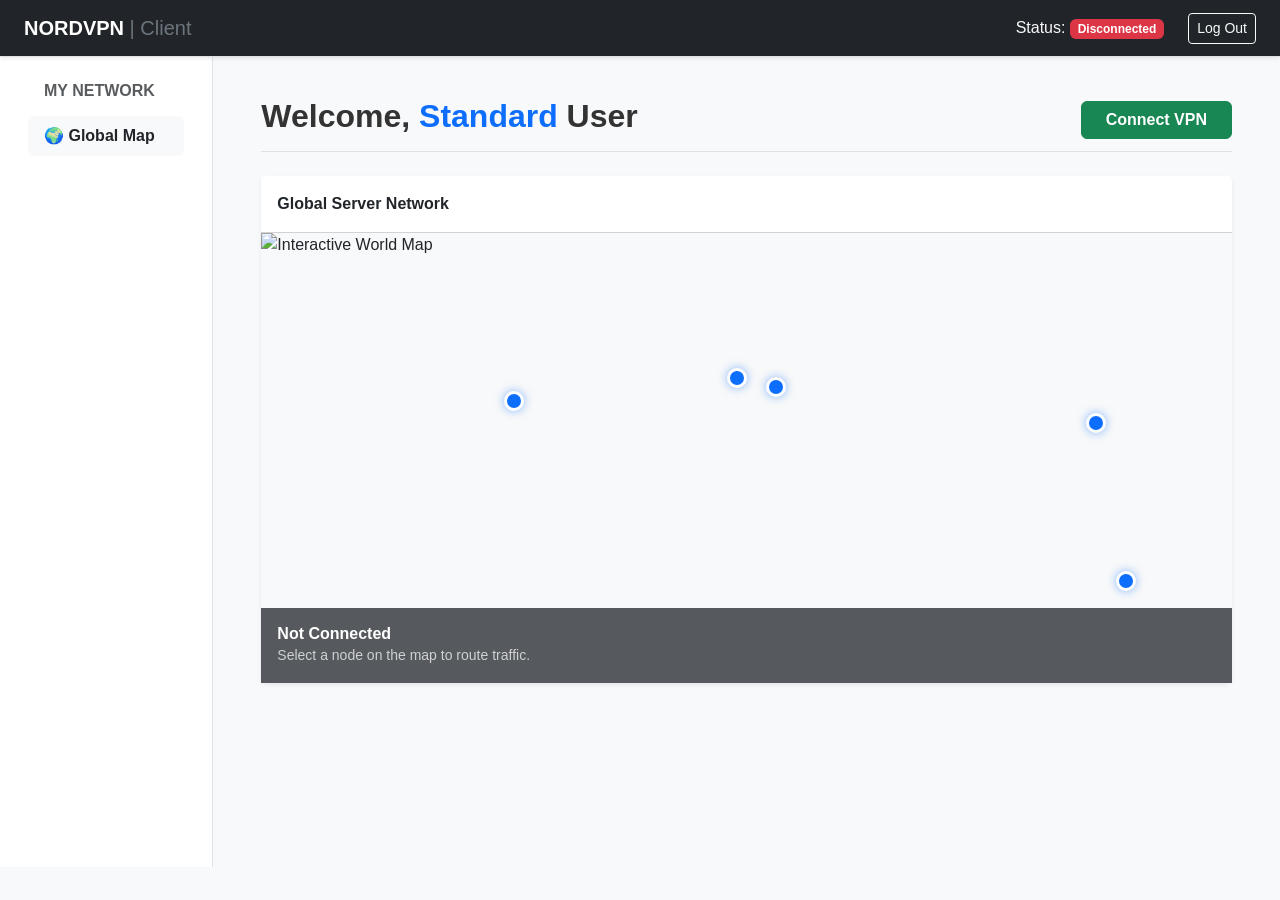
==== dashboard-basic.html @ c2014052 "Add files via upload" ====
<!DOCTYPE html>
<html lang="en">
<head>
    <!-- Character encoding -->
    <meta charset="UTF-8">

    <!-- Responsive design for different screen sizes -->
    <meta name="viewport" content="width=device-width, initial-scale=1.0">

    <!-- Page title -->
    <title>NordVPN - Basic Dashboard</title>
    
    <!-- Bootstrap framework for layout and UI components -->
    <link href="https://cdn.jsdelivr.net/npm/bootstrap@5.3.0/dist/css/bootstrap.min.css" rel="stylesheet">
    <link rel="stylesheet" href="style.css">
</head>
<body class="bg-light">
    
    <!-- NAVIGATION BAR -->
    <header>
        <nav class="navbar navbar-expand-lg navbar-dark bg-dark border-bottom shadow-sm">
            <div class="container-fluid px-4">
                <a class="navbar-brand fw-bold tracking-wide" href="index.html">NORDVPN <span class="fw-light text-secondary">| Client</span></a>
                <div class="d-flex align-items-center">

                    <!-- Connection status -->
                    <span class="text-light me-4">Status: <span class="badge bg-danger" id="connectionStatus">Disconnected</span></span>
                    
                    <!-- Logout button -->
                    <a class="btn btn-sm btn-outline-light" href="index.html">Log Out</a>
                </div>
            </div>
        </nav>
    </header>

    <!-- MAIN DASHBOARD -->
    <div class="container-fluid">
        <div class="row">
            
            <!-- SIDEBAR -->
            <nav class="col-md-3 col-lg-2 d-md-block bg-white sidebar border-end" style="min-height: 90vh;">
                <div class="position-sticky pt-4 px-3">
                    <h6 class="sidebar-heading d-flex justify-content-between align-items-center px-3 mb-3 text-muted text-uppercase fw-bold">
                        <span>My Network</span>
                    </h6>
                    <ul class="nav flex-column mb-4">
                        <li class="nav-item mb-2">
                            <a class="nav-link active fw-bold text-dark bg-light rounded" href="#">🌍 Global Map</a>
                        </li>
                    </ul>
                </div>
            </nav>

            <main class="col-md-9 ms-sm-auto col-lg-10 px-md-5 py-4">
                
                <!-- Header and connect button -->
                <div class="d-flex justify-content-between flex-wrap flex-md-nowrap align-items-center pt-3 pb-2 mb-4 border-bottom">
                    <h1 class="h2 fw-bold">Welcome, <span class="text-primary">Standard</span> User</h1>
                    
                    <!-- Connect button -->
                    <button class="btn btn-success fw-bold px-4" id="connectBtn">Connect VPN</button>
                </div>

                <div class="card shadow-sm border-0 mb-4">
                    <div class="card-header bg-white fw-bold py-3">Global Server Network</div>
                    <div class="card-body bg-light p-0 position-relative" id="mapContainer" style="height: 450px; overflow: hidden; background-color: #1a1a1a;">
                        
                        <img src="images/InteractiveMap.jpg" alt="Interactive World Map" style="width: 100%; height: 100%; object-fit: cover; position: absolute; top: 0; left: 0; z-index: 1;">

                        <div class="map-node" data-location="New York, USA" data-ip="104.18.32.12" style="top: 35%; left: 25%;"></div>
                        <div class="map-node" data-location="London, UK" data-ip="82.163.43.90" style="top: 30%; left: 48%;"></div>
                        <div class="map-node" data-location="Tokyo, Japan" data-ip="133.24.90.11" style="top: 40%; left: 85%;"></div>
                        <div class="map-node" data-location="Sydney, Australia" data-ip="203.0.113.45" style="top: 75%; left: 88%;"></div>
                        <div class="map-node" data-location="Frankfurt, Germany" data-ip="18.192.45.1" style="top: 32%; left: 52%;"></div>

                        <div class="position-absolute bottom-0 start-0 w-100 p-3 bg-dark text-white bg-opacity-75" style="z-index: 10;">
                            <div class="d-flex justify-content-between align-items-center">
                                <div>
                                    <h6 class="mb-0 fw-bold" id="mapStatusText">Not Connected</h6>
                                    <small id="mapIpText" class="text-light opacity-75">Select a node on the map to route traffic.</small>
                                </div>
                                <button class="btn btn-sm btn-danger fw-bold d-none" id="mapDisconnectBtn">Disconnect</button>
                            </div>
                        </div>

                        <style>
                            .map-node { position: absolute; width: 20px; height: 20px; background-color: #0d6efd; border: 3px solid #fff; border-radius: 50%; cursor: pointer; z-index: 5; transition: all 0.3s ease; box-shadow: 0 0 10px rgba(13, 110, 253, 0.5); opacity: 1; }
                            .map-node:hover { transform: scale(1.3); }
                            .map-connected .map-node { opacity: 0.4; background-color: #adb5bd; box-shadow: none; border-color: rgba(255, 255, 255, 0.5); }
                            .map-connected .map-node.active { opacity: 1; background-color: #dc3545; border-color: #fff; box-shadow: 0 0 0 0 rgba(220, 53, 69, 0.7); animation: pulse-red 1.5s infinite cubic-bezier(0.66, 0, 0, 1); }
                            @keyframes pulse-red { to { box-shadow: 0 0 0 20px rgba(220, 53, 69, 0); } }
                        </style>
                    </div>
                </div>
            </main>
        </div>
    </div>

    <script>
        document.addEventListener("DOMContentLoaded", function() {
            const mapNodes = document.querySelectorAll('.map-node');
            const mapContainer = document.getElementById('mapContainer');
            const mapStatusText = document.getElementById('mapStatusText');
            const mapIpText = document.getElementById('mapIpText');
            const mapDisconnectBtn = document.getElementById('mapDisconnectBtn');
            const globalStatusBadge = document.getElementById('connectionStatus');
            const mainConnectBtn = document.getElementById('connectBtn');

            function disconnectMap() {
                mapNodes.forEach(n => n.classList.remove('active'));
                if(mapContainer) mapContainer.classList.remove('map-connected');
                mapStatusText.textContent = 'Not Connected';
                mapIpText.textContent = 'Select a node on the map to route traffic.';
                mapDisconnectBtn.classList.add('d-none');
                globalStatusBadge.textContent = 'Disconnected';
                globalStatusBadge.className = 'badge bg-danger';
                mainConnectBtn.textContent = 'Connect VPN';
                mainConnectBtn.className = 'btn btn-success fw-bold px-4';
            }

            mapNodes.forEach(node => {
                node.addEventListener('click', function() {
                    mapNodes.forEach(n => n.classList.remove('active'));
                    this.classList.add('active');
                    if(mapContainer) mapContainer.classList.add('map-connected');
                    mapStatusText.textContent = `Connected to: ${this.getAttribute('data-location')}`;
                    mapIpText.textContent = `Assigned IP: ${this.getAttribute('data-ip')}`;
                    mapDisconnectBtn.classList.remove('d-none');
                    globalStatusBadge.textContent = 'Protected';
                    globalStatusBadge.className = 'badge bg-success';
                    mainConnectBtn.textContent = 'Disconnect';
                    mainConnectBtn.className = 'btn btn-danger fw-bold px-4';
                });
            });

            mapDisconnectBtn.addEventListener('click', disconnectMap);
            mainConnectBtn.addEventListener('click', function() {
                if (globalStatusBadge.textContent === 'Disconnected') { if(mapNodes.length > 0) mapNodes[0].click(); } else { disconnectMap(); }
            });
        });
    </script>
</body>
</html>
---- style.css ----
/* --- 1. CSS Variables (Design Tokens) --- */
:root {
    --nord-dark: #0a192f;
    --nord-blue: #0056b3;
    --status-success: #198754;
    --status-connected: #ff003c; /* <--- Paste your chosen electric hex here */
    --primary-blue: #0055ff;
    --primary-hover: #0044cc;
}

/* --- 2. Base Styles --- */
body {
    font-family: 'Segoe UI', Tahoma, Geneva, Verdana, sans-serif;
    background-color: #f8f9fa;
    color: #333;
}

/* --- 3. Typography & Layout --- */
.hero-section {
    padding: 100px 0;
    background: white;
    border-bottom: 1px solid #e0e0e0;
}

.display-4 {
    color: #15192c;
    margin-bottom: 20px;
}

/* --- 4. Buttons --- */
.btn-primary {
    background-color: var(--primary-blue) !important;
    border-color: var(--primary-blue) !important;
    font-weight: 600;
    padding: 12px 30px;
    transition: background-color 0.3s ease;
}

.btn-primary:hover {    
    background-color: var(--primary-hover) !important;
}

/* --- 5. Interactive Map Section --- */
.map-container {
    position: relative;
    width: 100%;
    max-width: 600px;
    height: 400px;
    background-image: url('images/InteractiveMap.jpg');
    background-size: cover;
    background-repeat: no-repeat;
    background-position: center;
    border-radius: 10px;
    background-color: var(--nord-dark);
}

.server-node {
    position: absolute;
    width: 16px;
    height: 16px;
    background-color: var(--nord-blue);
    border: 2px solid white;
    border-radius: 50%;
    cursor: pointer;
    transition: all 0.3s ease;
    z-index: 10;
}

.server-node:hover {
    background-color: var(--status-success);
    transform: scale(1.3);
    box-shadow: 0 0 12px var(--status-success);
}

/* --- 6. Sonar Pulse Animation --- */
.pulse-ring {
    position: absolute;
    top: -6px;
    left: -6px;
    width: 24px;
    height: 24px;
    border-radius: 50%;
    background-color: var(--status-success);
    opacity: 1; 
    animation: pulse 2s infinite ease-out; 
    pointer-events: none; 
}

@keyframes pulse {
    0% {
        transform: scale(0.5);
        opacity: 0.8;
    }
    100% {
        transform: scale(2.5);
        opacity: 0;
    }
}

/* --- 7. Active State Management --- */
.server-node.active {
    background-color: var(--status-connected);
    transform: scale(1.3);
    /* Boosted from 12px to 18px for a wider electric glow */
    box-shadow: 0 0 18px var(--status-connected); 
}

.server-node.active .pulse-ring {
    background-color: var(--status-connected);
}

.map-container.has-active-node .server-node:not(.active) {
    opacity: 0.5;
}

.map-container.has-active-node .server-node:not(.active) .pulse-ring {
    opacity: 0;
    animation: none; 
}

.map-container.has-active-node .server-node:not(.active):hover .pulse-ring {
    opacity: 1;
    animation: pulse 2s infinite ease-out;
}

/* --- 8. Pricing Tier Cards --- */
.pricing-card {
    background-color: white;
    border: 2px solid #e0e0e0;
    border-radius: 10px;
    padding: 40px;
    text-align: center;
    transition: all 0.3s ease;
    height: 100%;
    display: flex;
    flex-direction: column;
}

.pricing-card:hover {
    transform: translateY(-5px);
    box-shadow: 0 10px 20px rgba(0,0,0,0.1);
}

.pricing-card h2 {
    color: var(--nord-dark);
    font-weight: 700;
}

.pricing-card .price {
    font-size: 2.5rem;
    font-weight: bold;
    color: var(--primary-blue);
    margin-bottom: 20px;
}

.pricing-card ul {
    list-style: none;
    padding: 0;
    margin-bottom: 30px;
    text-align: left;
    flex-grow: 1; /* Pushes the button to the bottom */
}

.pricing-card li {
    margin-bottom: 12px;
    padding-left: 30px;
    position: relative;
    font-weight: 500;
}

/* The custom checkmark */
.pricing-card li::before {
    content: '✓';
    position: absolute;
    left: 0;
    color: var(--status-success);
    font-weight: bold;
    font-size: 1.2rem;
}

/* The Premium Power-User Aesthetic */
.pricing-card.pro-tier {
    background-color: var(--nord-dark);
    border-color: var(--status-connected);
    color: white;
    /* Uses a softer version of your 18px glow so it isn't blinding */
    box-shadow: 0 0 18px rgba(255, 0, 60, 0.3); 
}

.pricing-card.pro-tier h2 {
    color: white;
}

.pricing-card.pro-tier .price {
    color: var(--status-connected); /* Electric Red Price */
}

.pricing-card.pro-tier li::before {
    color: var(--status-connected); /* Electric Red Checkmarks */
}

/* Override the standard button for the Pro card */
.pricing-card.pro-tier .btn {
    background-color: var(--status-connected) !important;
    border-color: var(--status-connected) !important;
    color: white;
}

.pricing-card.pro-tier .btn:hover {
    box-shadow: 0 0 15px var(--status-connected);
}
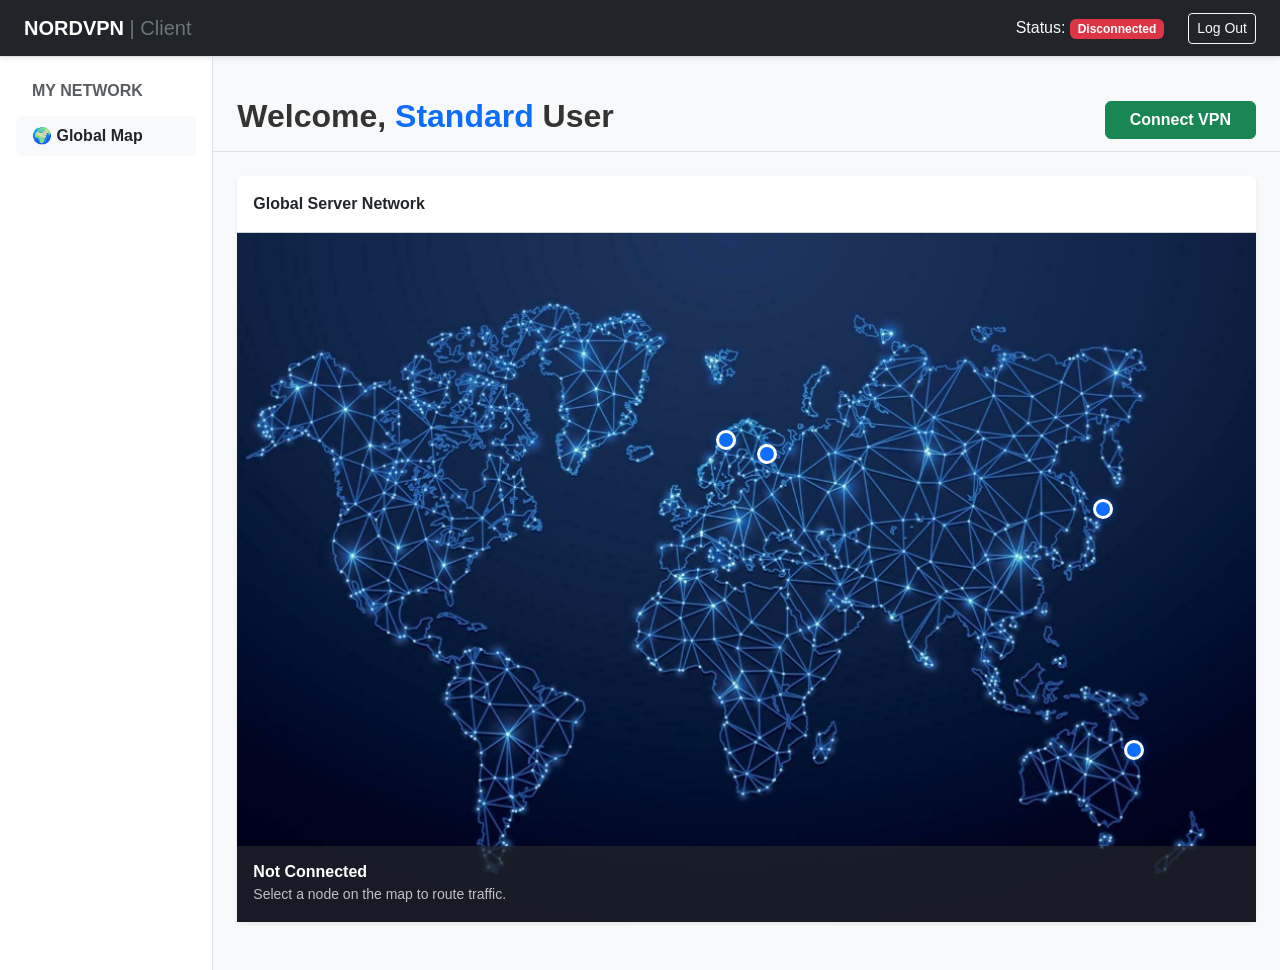
==== commit dbe67fbc: "Add files via upload" ====
--- a/dashboard-basic.html
+++ b/dashboard-basic.html
@@ -34,11 +34,14 @@
     </header>
 
     <!-- MAIN DASHBOARD -->
-    <div class="container-fluid">
-        <div class="row">
+    <!-- Changed to container-fluid with px-0 to allow full-width scaling on large monitors -->
+    <div class="container-fluid px-0">
+        <!-- Added g-0 to remove column gutters that cause letterboxing -->
+        <div class="row g-0">
             
             <!-- SIDEBAR -->
-            <nav class="col-md-3 col-lg-2 d-md-block bg-white sidebar border-end" style="min-height: 90vh;">
+            <!-- Note: d-none d-md-block added to hide the vertical whitespace gap on mobile devices -->
+            <nav class="col-md-3 col-lg-2 d-none d-md-block bg-white sidebar border-end" style="min-height: 90vh;">
                 <div class="position-sticky pt-4 px-3">
                     <h6 class="sidebar-heading d-flex justify-content-between align-items-center px-3 mb-3 text-muted text-uppercase fw-bold">
                         <span>My Network</span>
@@ -51,23 +54,29 @@
                 </div>
             </nav>
 
-            <main class="col-md-9 ms-sm-auto col-lg-10 px-md-5 py-4">
+            <!-- Removed px-md-5 to let the map card hit the edges on large screens -->
+            <!-- Changed py-4 to py-md-4 py-2 to reduce the top gap on mobile -->
+            <main class="col-md-9 ms-sm-auto col-lg-10 py-md-4 py-2">
                 
-                <!-- Header and connect button -->
-                <div class="d-flex justify-content-between flex-wrap flex-md-nowrap align-items-center pt-3 pb-2 mb-4 border-bottom">
+                <!-- Header and connect button (Added px-4 to keep text aligned while map is wide) -->
+                <!-- Reduced mb-4 to mb-md-4 mb-2 for tighter spacing on mobile -->
+                <div class="d-flex justify-content-between flex-wrap flex-md-nowrap align-items-center pt-3 pb-2 mb-md-4 mb-2 border-bottom px-4">
                     <h1 class="h2 fw-bold">Welcome, <span class="text-primary">Standard</span> User</h1>
                     
                     <!-- Connect button -->
                     <button class="btn btn-success fw-bold px-4" id="connectBtn">Connect VPN</button>
                 </div>
 
-                <div class="card shadow-sm border-0 mb-4">
+                <!-- Changed mx-4 to mx-md-4 mx-0 to allow the map to go edge-to-edge on mobile -->
+                <div class="card shadow-sm border-0 mb-4 mx-md-4 mx-0">
                     <div class="card-header bg-white fw-bold py-3">Global Server Network</div>
-                    <div class="card-body bg-light p-0 position-relative" id="mapContainer" style="height: 450px; overflow: hidden; background-color: #1a1a1a;">
+                    <!-- Removed overflow:hidden and height:auto; background matches image aspect ratio -->
+                    <div class="card-body bg-light p-0 position-relative" id="mapContainer" style="width: 100%; height: auto; background-color: #1a1a1a;">
                         
-                        <img src="images/InteractiveMap.jpg" alt="Interactive World Map" style="width: 100%; height: 100%; object-fit: cover; position: absolute; top: 0; left: 0; z-index: 1;">
+                        <!-- Removed object-fit:cover to prevent cropping; display:block ensures no gaps -->
+                        <!-- Added !important overrides to bypass any conflicting styles in style.css -->
+                        <img src="images/InteractiveMap.jpg" alt="Interactive World Map" style="width: 100% !important; height: auto !important; max-height: none !important; display: block !important; z-index: 1;">
 
-                        <div class="map-node" data-location="New York, USA" data-ip="104.18.32.12" style="top: 35%; left: 25%;"></div>
                         <div class="map-node" data-location="London, UK" data-ip="82.163.43.90" style="top: 30%; left: 48%;"></div>
                         <div class="map-node" data-location="Tokyo, Japan" data-ip="133.24.90.11" style="top: 40%; left: 85%;"></div>
                         <div class="map-node" data-location="Sydney, Australia" data-ip="203.0.113.45" style="top: 75%; left: 88%;"></div>
@@ -84,8 +93,9 @@
                         </div>
 
                         <style>
-                            .map-node { position: absolute; width: 20px; height: 20px; background-color: #0d6efd; border: 3px solid #fff; border-radius: 50%; cursor: pointer; z-index: 5; transition: all 0.3s ease; box-shadow: 0 0 10px rgba(13, 110, 253, 0.5); opacity: 1; }
-                            .map-node:hover { transform: scale(1.3); }
+                            /* Added translate(-50%, -50%) to ensure node centers stay pinned during scaling */
+                            .map-node { position: absolute; width: 20px; height: 20px; background-color: #0d6efd; border: 3px solid #fff; border-radius: 50%; cursor: pointer; z-index: 5; transition: all 0.3s ease; box-shadow: 0 0 10px rgba(13, 110, 253, 0.5); opacity: 1; transform: translate(-50%, -50%); }
+                            .map-node:hover { transform: translate(-50%, -50%) scale(1.3); }
                             .map-connected .map-node { opacity: 0.4; background-color: #adb5bd; box-shadow: none; border-color: rgba(255, 255, 255, 0.5); }
                             .map-connected .map-node.active { opacity: 1; background-color: #dc3545; border-color: #fff; box-shadow: 0 0 0 0 rgba(220, 53, 69, 0.7); animation: pulse-red 1.5s infinite cubic-bezier(0.66, 0, 0, 1); }
                             @keyframes pulse-red { to { box-shadow: 0 0 0 20px rgba(220, 53, 69, 0); } }
--- a/style.css
+++ b/style.css
@@ -46,10 +46,11 @@
 .map-container {
     position: relative;
     width: 100%;
-    max-width: 600px;
-    height: 400px;
+    max-width: 100%;
+    height: 70vh; /* changed this to vh to make the height a percentage of the viewport height */ 
+    min-height: 500px; /* Added minimum height so image isn't too squashed for smaller screens */
     background-image: url('images/InteractiveMap.jpg');
-    background-size: cover;
+    background-size: contain; /* changed this to contain to eliminate the letterboxing */
     background-repeat: no-repeat;
     background-position: center;
     border-radius: 10px;
@@ -210,4 +211,21 @@
 
 .pricing-card.pro-tier .btn:hover {
     box-shadow: 0 0 15px var(--status-connected);
+}
+
+@media (max-width: 768px) {
+    .map-container {
+        height: 50vh;      /* Makes the container shorter for phone screens */
+        min-height: 300px; /* Reduces the minimum height constraint */
+        background-size: contain; 
+        background-position: center;
+    }
+    
+    .display-4 {
+        font-size: 1.8rem; /* Keeps the heading from being too large on small screens */
+    }
+
+    .hero-section {
+        padding: 60px 0;   /* Reduces padding so users see the map sooner */
+    }
 }
